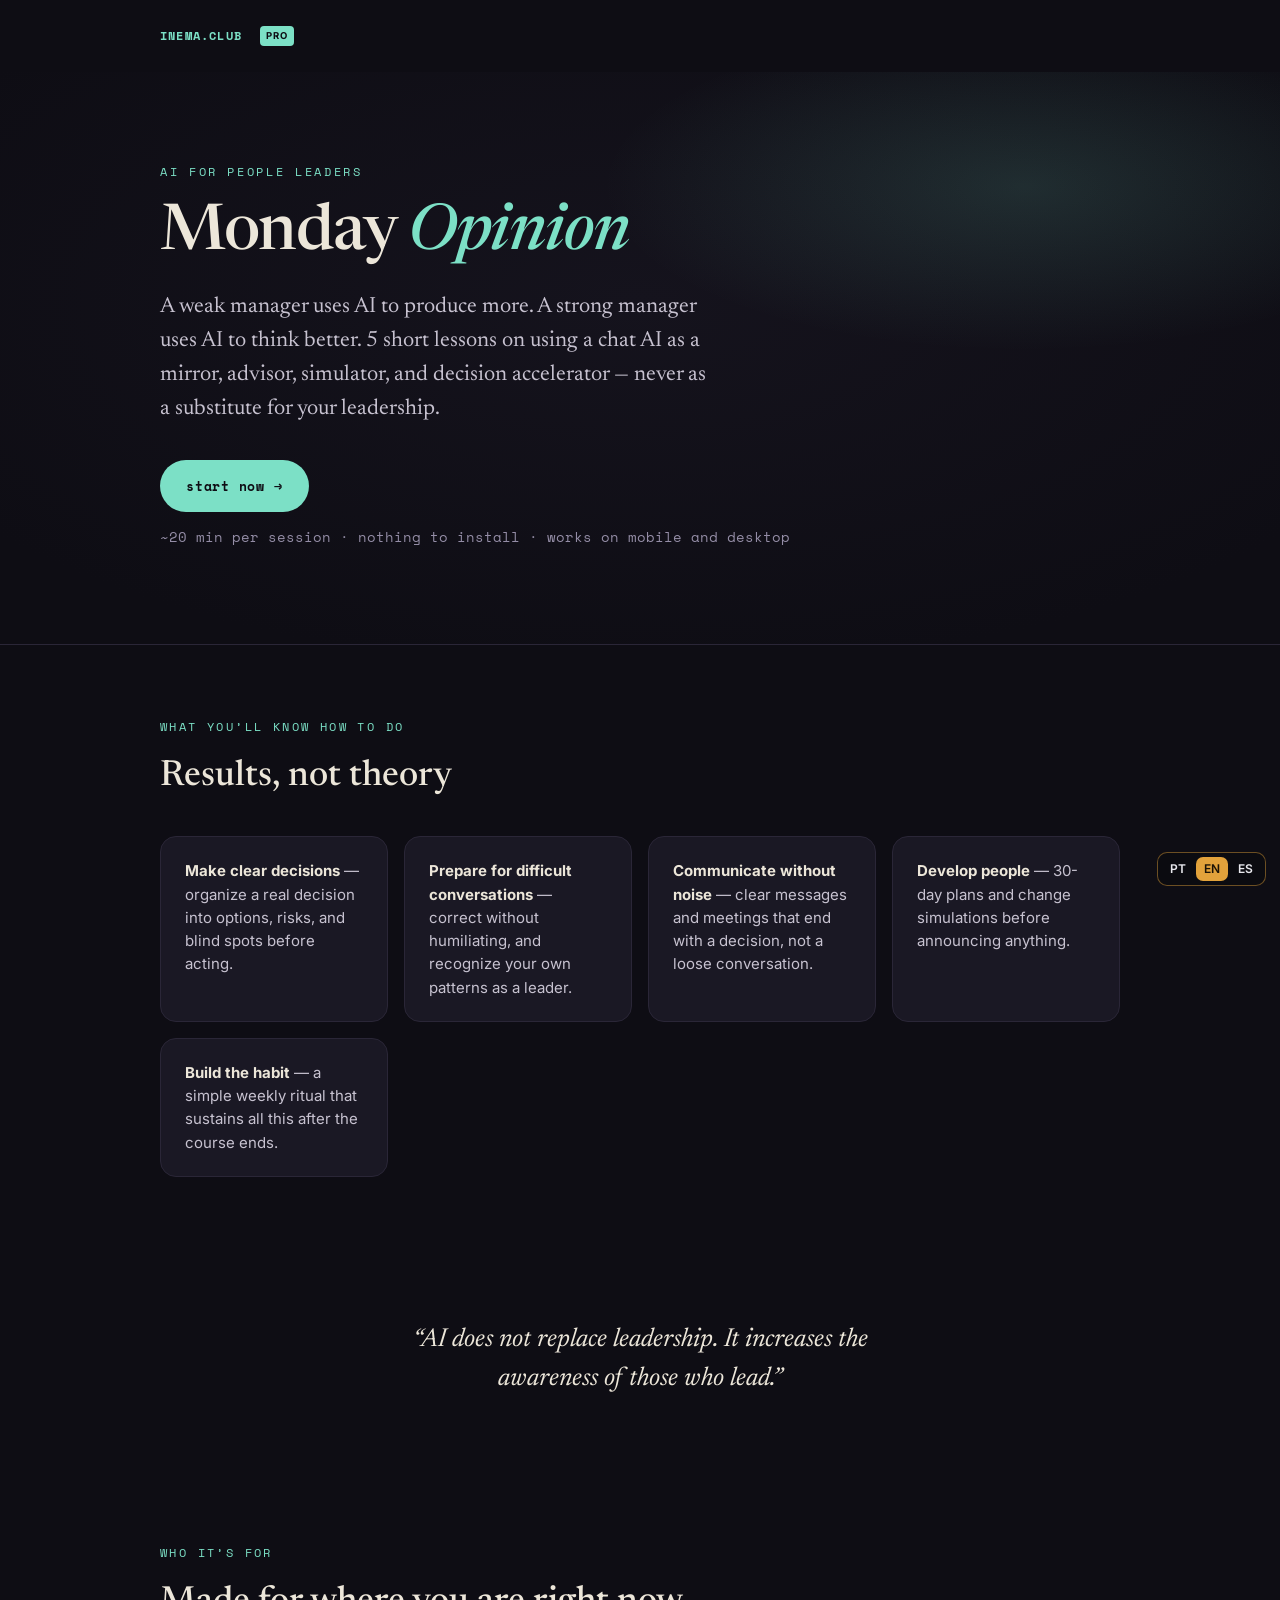
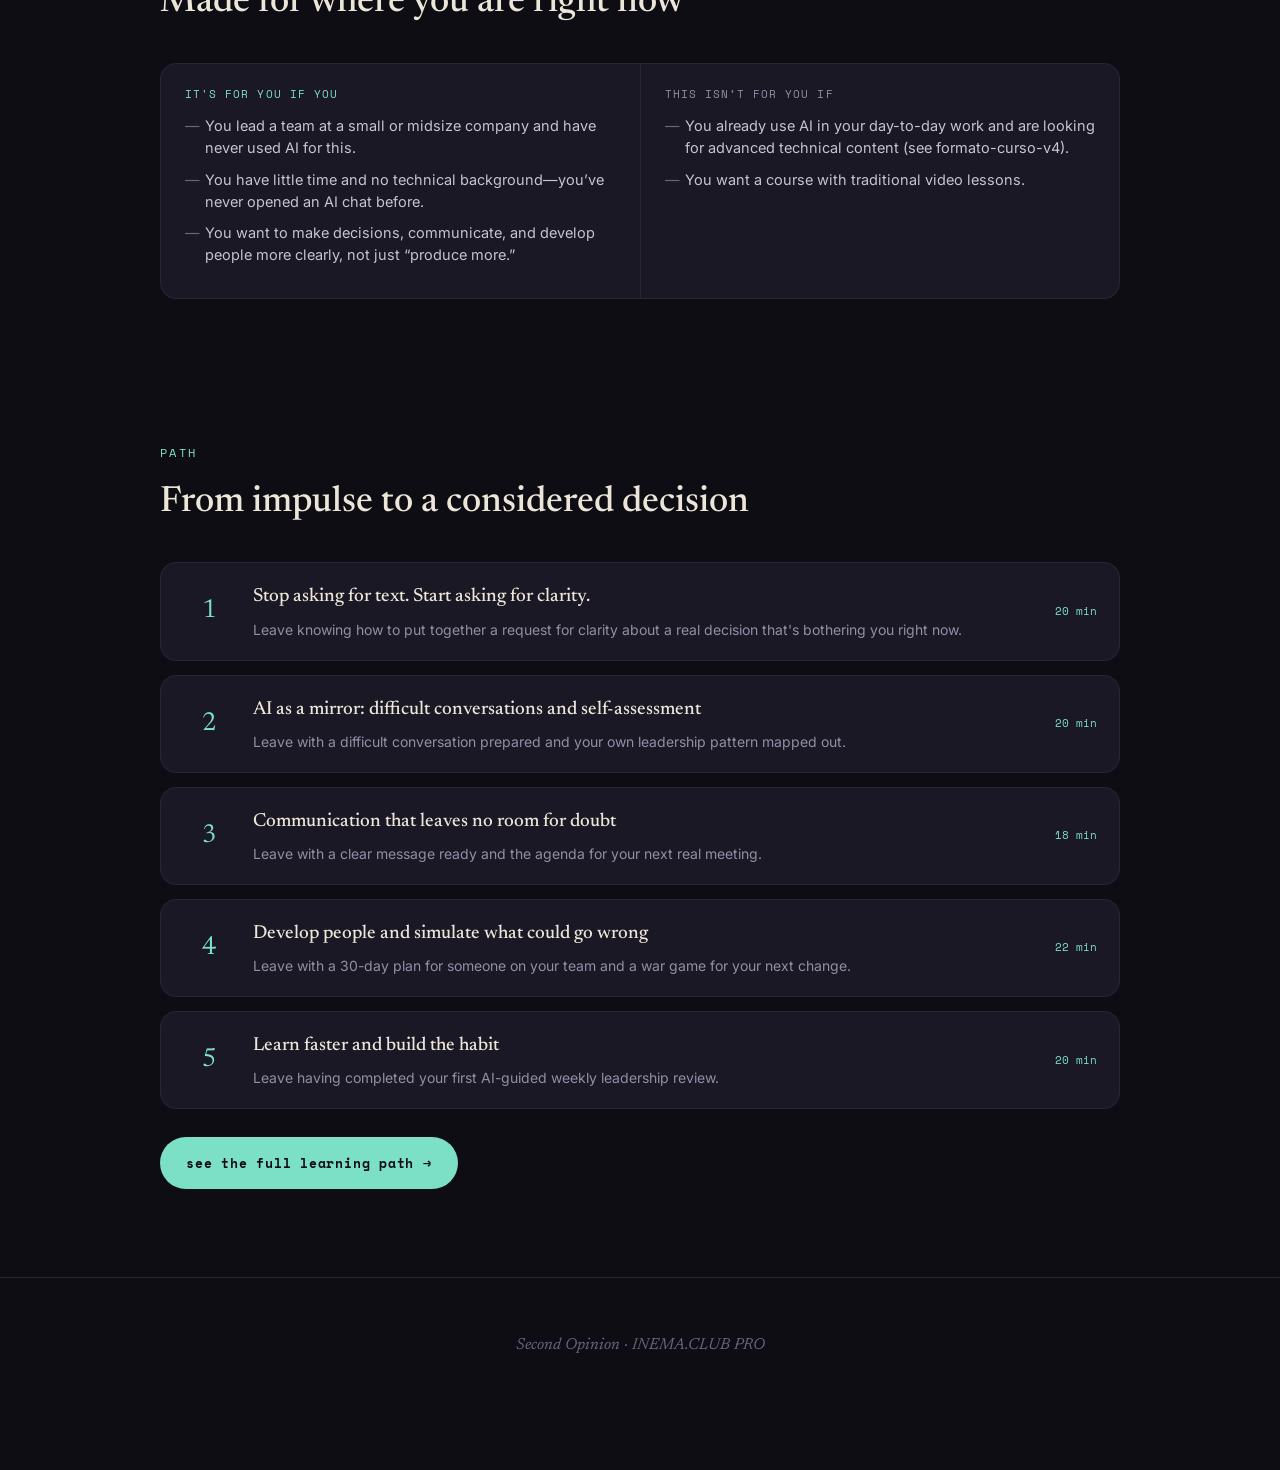
==== en/index.html @ e22a5a4a "feat: arckhe-segunda-opiniao - Arckhé AI" ====
<!DOCTYPE html>

<html lang="en">
<head>
<meta charset="utf-8"/>
<meta content="0; url=landing.html" http-equiv="refresh"/>
<link href="landing.html" rel="canonical"/>
<title>Second Opinion · INEMA.CLUB PRO</title>
<link href="https://inematds.github.io/segunda-opiniao/" hreflang="pt-BR" rel="alternate"/><link href="https://inematds.github.io/segunda-opiniao/en/" hreflang="en" rel="alternate"/><link href="https://inematds.github.io/segunda-opiniao/es/" hreflang="es" rel="alternate"/></head>
<body><div class="inema-lang" style="position:fixed;right:14px;bottom:14px;z-index:9999;display:flex;gap:2px;padding:4px;border-radius:10px;background:rgba(12,12,16,.82);border:1px solid rgba(226,162,59,.45);font:600 12px/1 Sora,Inter,system-ui,sans-serif;backdrop-filter:blur(8px)" translate="no"><a href="../" hreflang="pt-BR" style="padding:6px 8px;border-radius:7px;text-decoration:none;color:#e9e9ee">PT</a><a href="./" hreflang="en" style="padding:6px 8px;border-radius:7px;text-decoration:none;color:#1a1206;background:#E2A23B">EN</a><a href="../es/" hreflang="es" style="padding:6px 8px;border-radius:7px;text-decoration:none;color:#e9e9ee">ES</a></div>
<p><a href="landing.html">Second Opinion — click here if you aren't redirected automatically.</a></p>
</body>
</html>
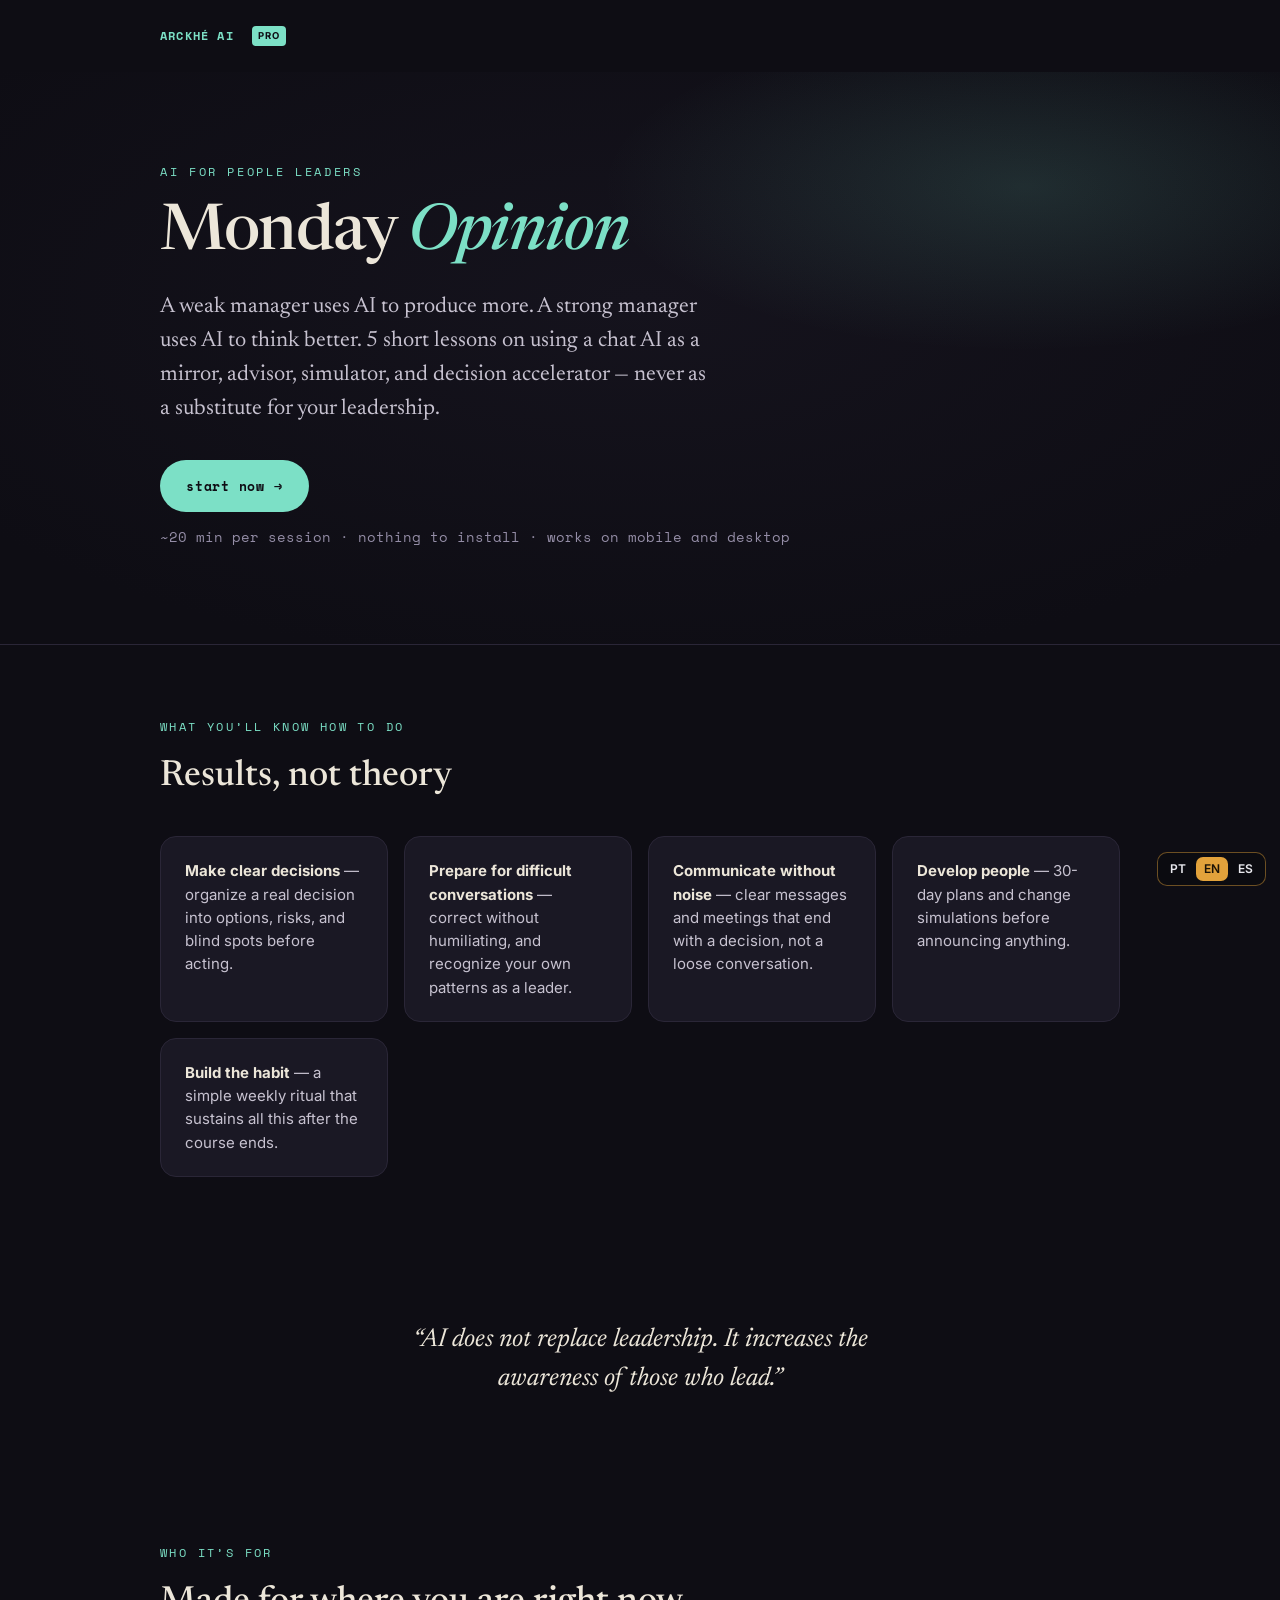
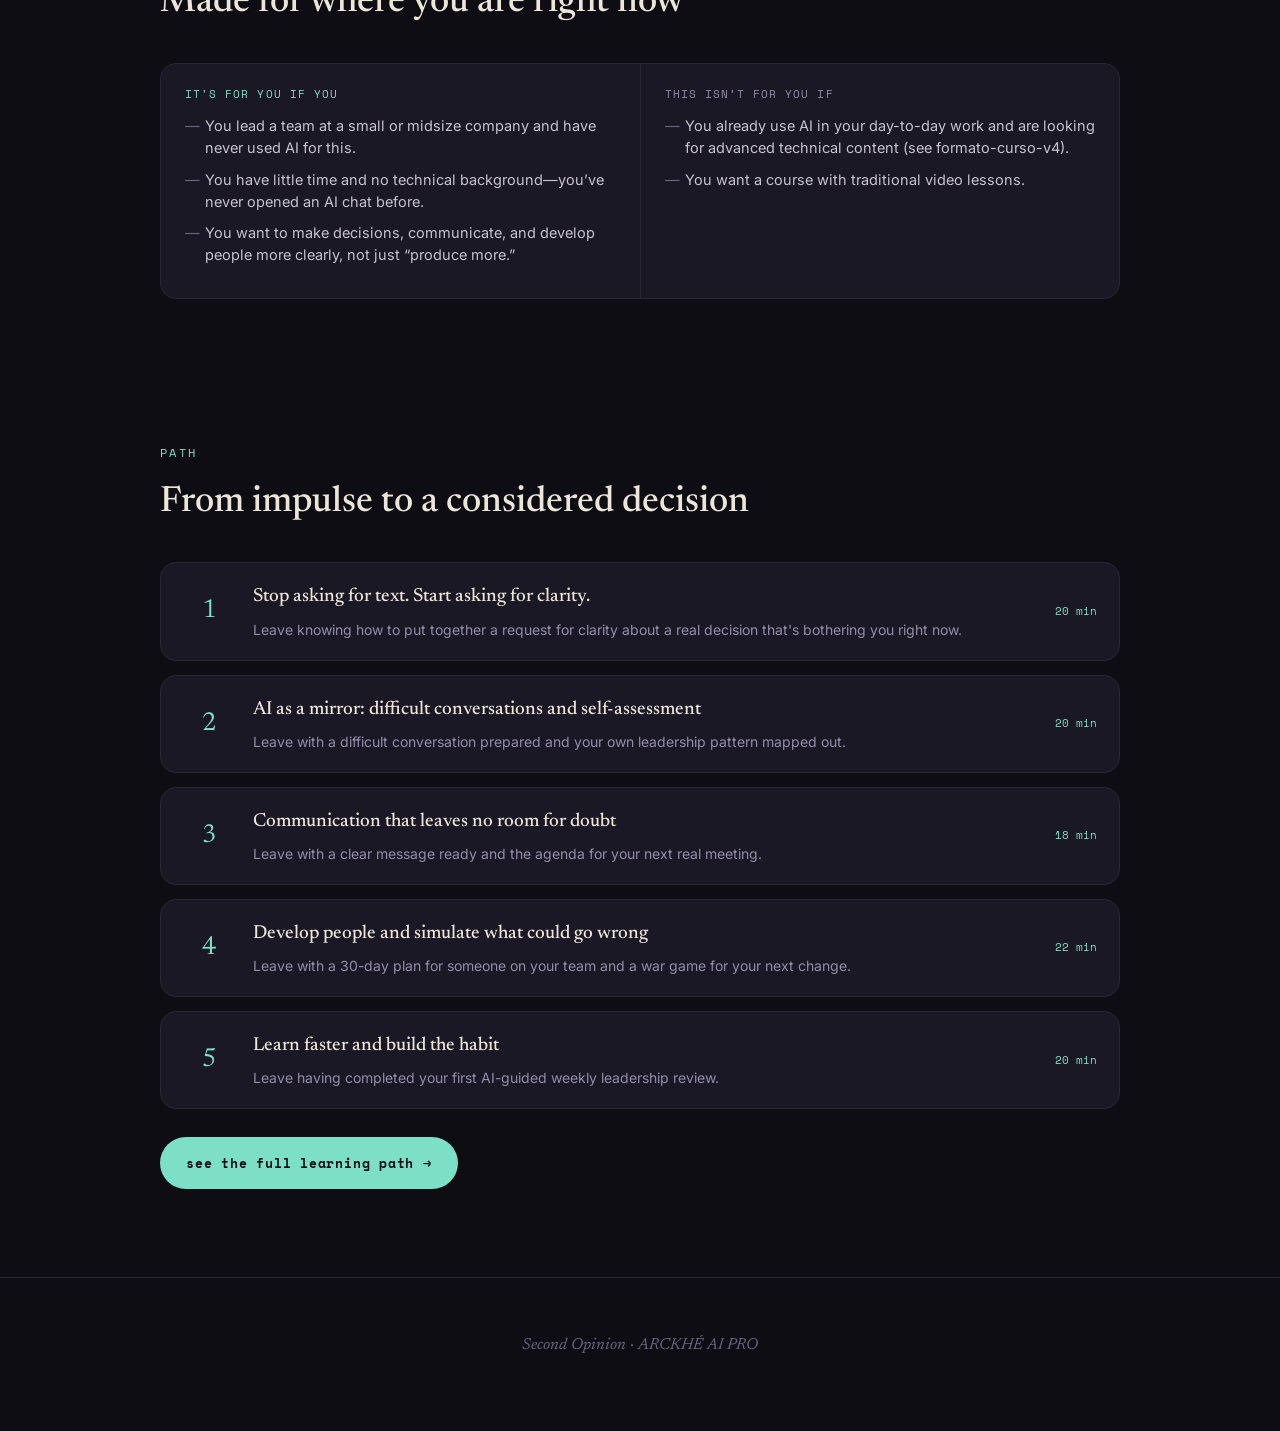
==== commit b7d4beab: "chore: atualização do conteúdo" ====
--- a/en/index.html
+++ b/en/index.html
@@ -5,9 +5,9 @@
 <meta charset="utf-8"/>
 <meta content="0; url=landing.html" http-equiv="refresh"/>
 <link href="landing.html" rel="canonical"/>
-<title>Second Opinion · INEMA.CLUB PRO</title>
-<link href="https://inematds.github.io/segunda-opiniao/" hreflang="pt-BR" rel="alternate"/><link href="https://inematds.github.io/segunda-opiniao/en/" hreflang="en" rel="alternate"/><link href="https://inematds.github.io/segunda-opiniao/es/" hreflang="es" rel="alternate"/></head>
-<body><div class="inema-lang" style="position:fixed;right:14px;bottom:14px;z-index:9999;display:flex;gap:2px;padding:4px;border-radius:10px;background:rgba(12,12,16,.82);border:1px solid rgba(226,162,59,.45);font:600 12px/1 Sora,Inter,system-ui,sans-serif;backdrop-filter:blur(8px)" translate="no"><a href="../" hreflang="pt-BR" style="padding:6px 8px;border-radius:7px;text-decoration:none;color:#e9e9ee">PT</a><a href="./" hreflang="en" style="padding:6px 8px;border-radius:7px;text-decoration:none;color:#1a1206;background:#E2A23B">EN</a><a href="../es/" hreflang="es" style="padding:6px 8px;border-radius:7px;text-decoration:none;color:#e9e9ee">ES</a></div>
+<title>Second Opinion · ARCKHÉ AI PRO</title>
+<link href="https://linnoff88-dev.github.io/arckhe-/" hreflang="pt-BR" rel="alternate"/><link href="https://linnoff88-dev.github.io/arckhe-/en/" hreflang="en" rel="alternate"/><link href="https://linnoff88-dev.github.io/arckhe-/es/" hreflang="es" rel="alternate"/></head>
+<body><div class="ARCKHÉ-lang" style="position:fixed;right:14px;bottom:14px;z-index:9999;display:flex;gap:2px;padding:4px;border-radius:10px;background:rgba(12,12,16,.82);border:1px solid rgba(226,162,59,.45);font:600 12px/1 Sora,Inter,system-ui,sans-serif;backdrop-filter:blur(8px)" translate="no"><a href="../" hreflang="pt-BR" style="padding:6px 8px;border-radius:7px;text-decoration:none;color:#e9e9ee">PT</a><a href="./" hreflang="en" style="padding:6px 8px;border-radius:7px;text-decoration:none;color:#1a1206;background:#E2A23B">EN</a><a href="../es/" hreflang="es" style="padding:6px 8px;border-radius:7px;text-decoration:none;color:#e9e9ee">ES</a></div>
 <p><a href="landing.html">Second Opinion — click here if you aren't redirected automatically.</a></p>
 </body>
 </html>
